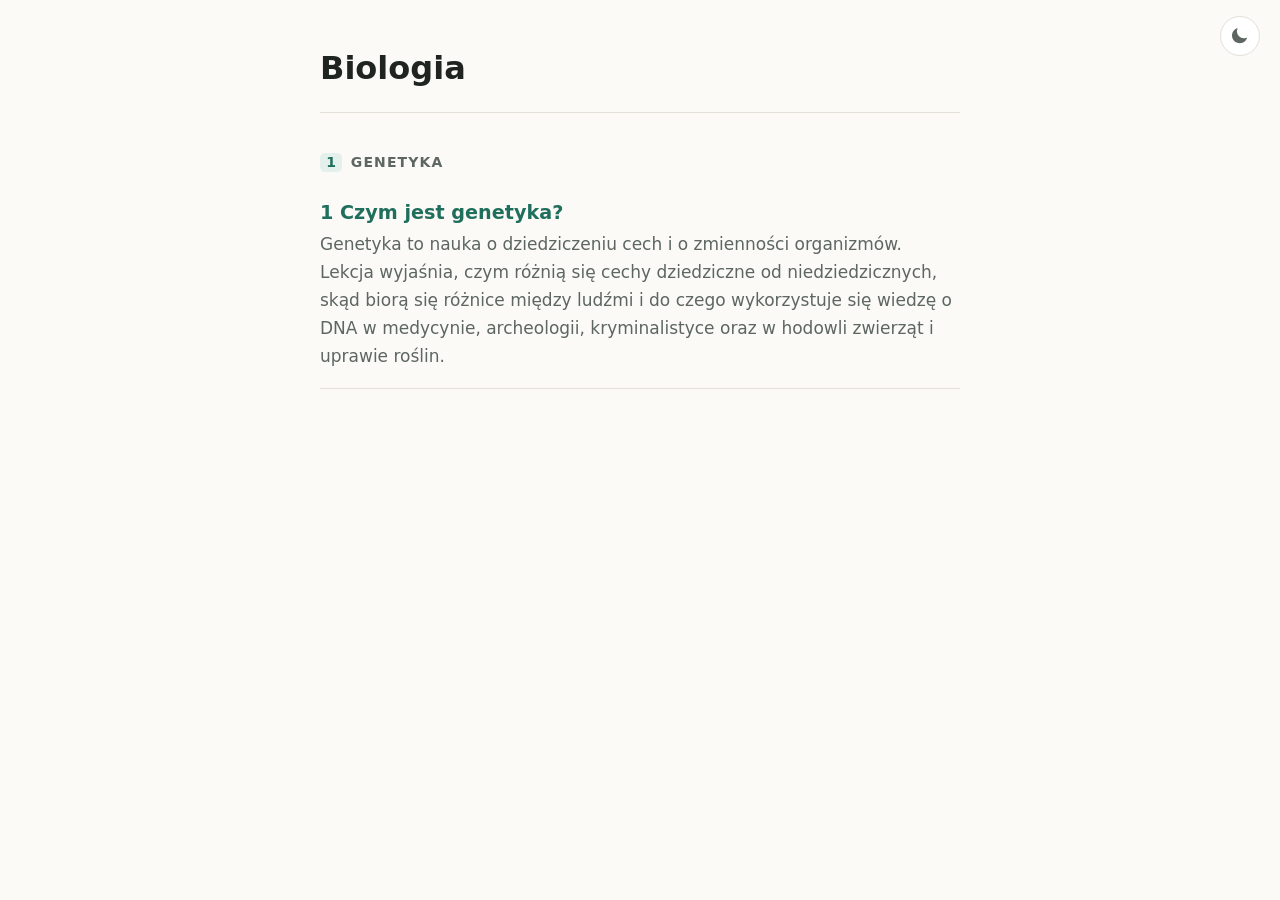
==== index.html @ 7e94cc28 "Add the Biologia study site" ====
<!doctype html>
<html lang="pl">
<head>
<meta charset="utf-8">
<meta name="viewport" content="width=device-width, initial-scale=1">
<title>Biologia</title>
<link rel="stylesheet" href="style.css">
<script src="theme.js"></script>
</head>
<body>
<button type="button" class="theme-toggle" aria-pressed="false" aria-label="Przełącz tryb jasny i ciemny" title="Przełącz tryb jasny i ciemny"><svg class="moon" viewBox="0 0 24 24" fill="currentColor" aria-hidden="true"><path d="M20.5 14.6A8.5 8.5 0 0 1 9.4 3.5a.6.6 0 0 0-.8-.7 9.7 9.7 0 1 0 12.6 12.6.6.6 0 0 0-.7-.8z"/></svg><svg class="sun" viewBox="0 0 24 24" fill="none" stroke="currentColor" stroke-width="2" stroke-linecap="round" aria-hidden="true"><circle cx="12" cy="12" r="4" fill="currentColor"/><path d="M12 2.5v2M12 19.5v2M2.5 12h2M19.5 12h2M5.3 5.3l1.4 1.4M17.3 17.3l1.4 1.4M5.3 18.7l1.4-1.4M17.3 6.7l1.4-1.4"/></svg></button>
<header class="book">
<h1>Biologia</h1>
</header>
<main>
<section class="part">
<h2><span class="part-number">1</span>Genetyka</h2>
<ol class="chapters">
<li>
<h3><a href="chapters/01/index.html">1 Czym jest genetyka?</a></h3>
<p>Genetyka to nauka o dziedziczeniu cech i o zmienności organizmów. Lekcja wyjaśnia, czym różnią się cechy dziedziczne od niedziedzicznych, skąd biorą się różnice między ludźmi i do czego wykorzystuje się wiedzę o DNA w medycynie, archeologii, kryminalistyce oraz w hodowli zwierząt i uprawie roślin.</p>
</li>
</ol>
</section>
</main>
</body>
</html>
---- style.css ----
:root {
  color-scheme: light;
  --bg: #fbfaf7;
  --surface: #ffffff;
  --text: #1f2421;
  --muted: #5d6661;
  --line: #e3e0d8;
  --accent: #1f6f5c;
  --accent-text: #ffffff;
  --accent-soft: #e4f0ec;
  --good: #1d7a46;
  --good-soft: #e6f4ea;
  --bad: #b3372e;
  --bad-soft: #fbe9e7;
}

/* Dark colours: when the device asks for them and the reader has not chosen
   light, or when the reader has chosen dark. Keep the two blocks the same. */
@media (prefers-color-scheme: dark) {
  :root:not([data-theme="light"]) {
    color-scheme: dark;
    --bg: #151816;
    --surface: #1d211f;
    --text: #e8ebe8;
    --muted: #9da7a1;
    --line: #2e3531;
    --accent: #6cc3ab;
    --accent-text: #10201b;
    --accent-soft: #1f302b;
    --good: #6fcf97;
    --good-soft: #1b3024;
    --bad: #f0958c;
    --bad-soft: #3a211f;
  }

  :root:not([data-theme="light"]) .theme-toggle .moon {
    display: none;
  }

  :root:not([data-theme="light"]) .theme-toggle .sun {
    display: block;
  }
}

:root[data-theme="dark"] {
  color-scheme: dark;
  --bg: #151816;
  --surface: #1d211f;
  --text: #e8ebe8;
  --muted: #9da7a1;
  --line: #2e3531;
  --accent: #6cc3ab;
  --accent-text: #10201b;
  --accent-soft: #1f302b;
  --good: #6fcf97;
  --good-soft: #1b3024;
  --bad: #f0958c;
  --bad-soft: #3a211f;
}

:root[data-theme="dark"] .theme-toggle .moon {
  display: none;
}

:root[data-theme="dark"] .theme-toggle .sun {
  display: block;
}

* {
  box-sizing: border-box;
}

html {
  -webkit-text-size-adjust: 100%;
}

body {
  margin: 0;
  padding: 0 1.25rem 4rem;
  background: var(--bg);
  color: var(--text);
  font-family: system-ui, -apple-system, "Segoe UI", Roboto, sans-serif;
  font-size: 1.0625rem;
  line-height: 1.65;
}

body > header,
body > nav,
body > main {
  max-width: 40rem;
  margin: 0 auto;
}

a {
  color: var(--accent);
}

/* Light/dark switch, top right of every page. Shows the mode it switches to. */
.theme-toggle {
  position: absolute;
  top: 1rem;
  right: 1.25rem;
  display: flex;
  align-items: center;
  justify-content: center;
  width: 2.5rem;
  height: 2.5rem;
  padding: 0;
  border: 1px solid var(--line);
  border-radius: 50%;
  background: var(--surface);
  color: var(--muted);
  cursor: pointer;
}

.theme-toggle:hover {
  color: var(--text);
}

.theme-toggle:focus-visible {
  outline: 3px solid var(--accent-soft);
  outline-offset: 2px;
}

.theme-toggle svg {
  width: 1.2rem;
  height: 1.2rem;
}

.theme-toggle .sun {
  display: none;
}

h1,
h2,
h3 {
  line-height: 1.25;
  text-wrap: balance;
}

/* Home page */

header.book {
  padding: 3rem 0 1.5rem;
  border-bottom: 1px solid var(--line);
}

header.book h1 {
  margin: 0;
  font-size: 2rem;
}

.part {
  margin-top: 2.5rem;
}

.part > h2 {
  margin: 0 0 0.75rem;
  font-size: 0.875rem;
  font-weight: 600;
  letter-spacing: 0.08em;
  text-transform: uppercase;
  color: var(--muted);
}

.part-number {
  display: inline-block;
  min-width: 1.6em;
  margin-right: 0.6em;
  padding: 0.05em 0.45em;
  border-radius: 0.35em;
  background: var(--accent-soft);
  color: var(--accent);
  text-align: center;
  letter-spacing: 0;
}

ol.chapters {
  margin: 0;
  padding: 0;
  list-style: none;
}

ol.chapters > li {
  padding: 1.1rem 0;
  border-bottom: 1px solid var(--line);
}

ol.chapters h3 {
  margin: 0 0 0.3rem;
  font-size: 1.2rem;
}

ol.chapters h3 a {
  text-decoration: none;
}

ol.chapters h3 a:hover,
ol.chapters h3 a:focus-visible {
  text-decoration: underline;
}

ol.chapters p {
  margin: 0;
  color: var(--muted);
}

.empty {
  margin-top: 2rem;
  color: var(--muted);
}

/* Chapter page */

nav {
  /* Leave room for the light/dark switch. */
  padding: 1.5rem 3.5rem 0 0;
  font-size: 0.95rem;
}

nav a {
  text-decoration: none;
}

nav a:hover,
nav a:focus-visible {
  text-decoration: underline;
}

header.chapter {
  padding: 1.5rem 0 0.5rem;
}

header.chapter h1 {
  margin: 0;
  font-size: 1.85rem;
}

.part-name {
  margin: 0 0 0.6rem;
  font-size: 0.875rem;
  font-weight: 600;
  letter-spacing: 0.08em;
  text-transform: uppercase;
  color: var(--muted);
}

.players {
  display: grid;
  gap: 0.75rem;
  margin: 1.5rem 0 2rem;
}

.player {
  display: grid;
  grid-template-columns: 1fr auto;
  align-items: center;
  gap: 0.6rem 0.9rem;
  padding: 0.75rem;
  border: 1px solid var(--line);
  border-radius: 0.9rem;
  background: var(--surface);
}

.player button {
  grid-column: 1 / -1;
  display: flex;
  align-items: center;
  justify-content: center;
  gap: 0.7rem;
  min-height: 3rem;
  padding: 0.6rem 1.1rem;
  border: 0;
  border-radius: 0.6rem;
  background: var(--accent);
  color: var(--accent-text);
  font: inherit;
  font-weight: 600;
  cursor: pointer;
}

.player button:focus-visible {
  outline: 3px solid var(--accent-soft);
  outline-offset: 2px;
}

/* Play triangle; becomes two bars while playing. */
.player .icon {
  width: 0;
  height: 0;
  border-style: solid;
  border-width: 0.5rem 0 0.5rem 0.8rem;
  border-color: transparent transparent transparent currentColor;
}

.player.playing .icon {
  width: 0.8rem;
  height: 1rem;
  border-width: 0 0.27rem;
  border-color: currentColor;
}

.player input[type="range"] {
  width: 100%;
  min-width: 0;
  accent-color: var(--accent);
}

.player .time {
  min-width: 5.5em;
  font-size: 0.875rem;
  font-variant-numeric: tabular-nums;
  text-align: right;
  color: var(--muted);
}

/* The seek bar and time only matter once a recording has been started. */
.player:not(.started) input[type="range"],
.player:not(.started) .time {
  display: none;
}

.summary {
  padding-top: 1.5rem;
  border-top: 1px solid var(--line);
}

.section-label {
  margin: 0 0 1rem;
  font-size: 0.875rem;
  font-weight: 600;
  letter-spacing: 0.08em;
  text-transform: uppercase;
  color: var(--muted);
}

/* The summary's player: a small round button beside the heading. */
.player.compact {
  display: flex;
  flex-wrap: wrap;
  align-items: center;
  gap: 0.5rem 0.75rem;
  margin: 0 0 1rem;
  padding: 0;
  border: 0;
  border-radius: 0;
  background: none;
}

.player.compact .section-label {
  margin: 0;
}

.player.compact button {
  flex: none;
  width: 2rem;
  height: 2rem;
  min-height: 0;
  padding: 0;
  border-radius: 50%;
}

.player.compact .icon {
  border-width: 0.36rem 0 0.36rem 0.58rem;
  /* A triangle looks centred when nudged towards its point. */
  margin-left: 0.12rem;
}

.player.compact.playing .icon {
  width: 0.62rem;
  height: 0.72rem;
  margin-left: 0;
  border-width: 0 0.2rem;
}

.player.compact .time {
  min-width: 0;
  text-align: left;
}

.player.compact input[type="range"] {
  flex: 1 0 100%;
}

/* The word being read aloud. */
.w.now {
  border-radius: 0.2em;
  background: var(--accent-soft);
  box-shadow: 0 0 0 0.15em var(--accent-soft);
  color: var(--accent);
}

.summary p {
  margin: 0 0 1.1rem;
}

.summary h2:not(.section-label) {
  margin: 2.5rem 0 1rem;
  font-size: 1.3rem;
}

.summary ul {
  margin: 0;
  padding: 0;
  list-style: none;
}

.summary li {
  padding: 0.7rem 0;
  border-top: 1px solid var(--line);
}

.summary strong {
  font-weight: 650;
}

/* Link to the quiz, under the podcast button. */
.quiz-link {
  display: flex;
  align-items: center;
  justify-content: center;
  gap: 0.6rem;
  min-height: 3rem;
  padding: 0.6rem 1.1rem;
  border: 1px solid var(--accent);
  border-radius: 0.9rem;
  color: var(--accent);
  font-weight: 600;
  text-decoration: none;
}

.quiz-link:hover,
.quiz-link:focus-visible {
  background: var(--accent-soft);
}

.quiz-link svg {
  width: 1.25rem;
  height: 1.25rem;
}

/* Quiz page */

.quiz-label {
  margin: 0 0 0.6rem;
  font-size: 0.875rem;
  font-weight: 600;
  letter-spacing: 0.08em;
  text-transform: uppercase;
  color: var(--muted);
}

#quiz {
  margin-top: 1.5rem;
  padding-top: 1.5rem;
  border-top: 1px solid var(--line);
}

.quiz-progress {
  margin: 0 0 0.5rem;
  font-size: 0.875rem;
  font-variant-numeric: tabular-nums;
  color: var(--muted);
}

.quiz-question {
  margin: 0 0 1rem;
  font-size: 1.3rem;
}

.quiz-question:focus,
.quiz-result:focus,
.quiz-score:focus {
  outline: none;
}

.quiz-hint {
  margin: -0.4rem 0 1rem;
  color: var(--muted);
}

.quiz-answers {
  display: grid;
  gap: 0.6rem;
}

.quiz-answer {
  display: flex;
  align-items: flex-start;
  gap: 0.75rem;
  padding: 0.85rem 1rem;
  border: 1px solid var(--line);
  border-radius: 0.75rem;
  background: var(--surface);
  cursor: pointer;
}

.quiz-answer input {
  flex: none;
  width: 1.15rem;
  height: 1.15rem;
  margin: 0.25rem 0 0;
  accent-color: var(--accent);
}

.quiz-answer:has(input:checked) {
  border-color: var(--accent);
}

.quiz-answer:has(input:focus-visible) {
  outline: 3px solid var(--accent-soft);
  outline-offset: 2px;
}

.quiz-answer:has(input:disabled) {
  cursor: default;
}

/* After checking: the right answers, and a wrong one that was picked.
   Each has a mark as well as a colour. */
.quiz-answer.correct {
  border-color: var(--good);
  background: var(--good-soft);
}

.quiz-answer.wrong {
  border-color: var(--bad);
  background: var(--bad-soft);
}

.quiz-answer.correct::after,
.quiz-answer.wrong::after {
  margin-left: auto;
  font-weight: 700;
}

.quiz-answer.correct::after {
  content: "✓";
  color: var(--good);
}

.quiz-answer.wrong::after {
  content: "✗";
  color: var(--bad);
}

.quiz-button {
  justify-self: start;
  min-height: 3rem;
  margin-top: 0.6rem;
  padding: 0.6rem 1.4rem;
  border: 0;
  border-radius: 0.6rem;
  background: var(--accent);
  color: var(--accent-text);
  font: inherit;
  font-weight: 600;
  cursor: pointer;
}

.quiz-button:disabled {
  opacity: 0.45;
  cursor: default;
}

.quiz-button:focus-visible {
  outline: 3px solid var(--accent-soft);
  outline-offset: 2px;
}

.quiz-result {
  margin-top: 1.25rem;
  padding: 1rem 1.1rem;
  border-left: 4px solid var(--good);
  border-radius: 0.5rem;
  background: var(--good-soft);
}

.quiz-result.missed {
  border-left-color: var(--bad);
  background: var(--bad-soft);
}

.quiz-verdict {
  margin: 0 0 0.35rem;
  font-weight: 700;
}

.quiz-explanation {
  margin: 0;
}

.quiz-score {
  padding: 1.5rem 0 0.5rem;
  text-align: center;
}

.quiz-score-label {
  margin: 0;
  color: var(--muted);
}

.quiz-score-number {
  margin: 0.2rem 0 0;
  font-size: 2.6rem;
  font-weight: 700;
  font-variant-numeric: tabular-nums;
}

.quiz-score ~ .quiz-button {
  display: block;
  margin: 1rem auto 0;
}

.quiz-back {
  display: block;
  margin-top: 1.25rem;
  text-align: center;
}
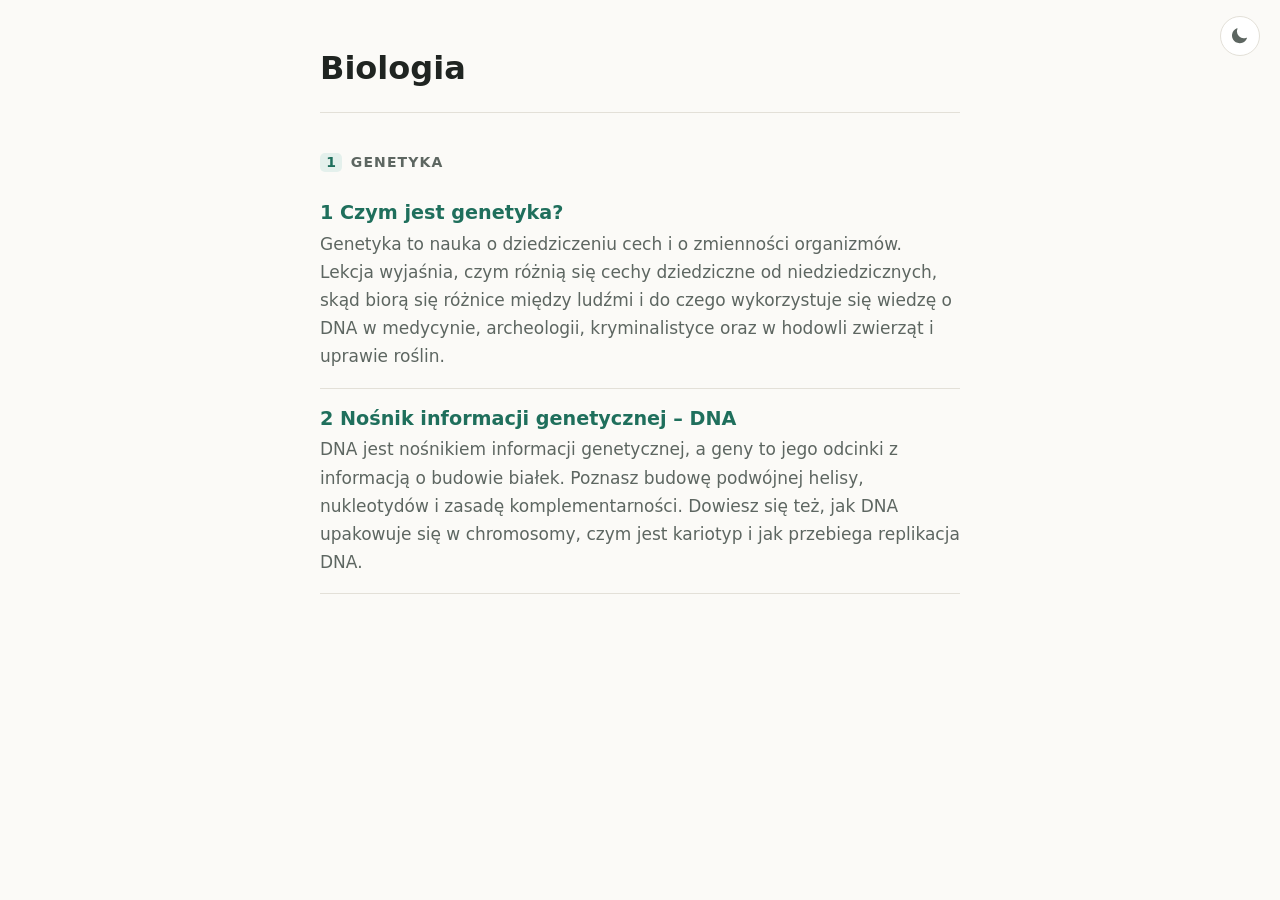
==== commit d3cbc7ab: "Add chapter 2 to the Biologia study site" ====
--- a/index.html
+++ b/index.html
@@ -20,6 +20,10 @@
 <h3><a href="chapters/01/index.html">1 Czym jest genetyka?</a></h3>
 <p>Genetyka to nauka o dziedziczeniu cech i o zmienności organizmów. Lekcja wyjaśnia, czym różnią się cechy dziedziczne od niedziedzicznych, skąd biorą się różnice między ludźmi i do czego wykorzystuje się wiedzę o DNA w medycynie, archeologii, kryminalistyce oraz w hodowli zwierząt i uprawie roślin.</p>
 </li>
+<li>
+<h3><a href="chapters/02/index.html">2 Nośnik informacji genetycznej – DNA</a></h3>
+<p>DNA jest nośnikiem informacji genetycznej, a geny to jego odcinki z informacją o budowie białek. Poznasz budowę podwójnej helisy, nukleotydów i zasadę komplementarności. Dowiesz się też, jak DNA upakowuje się w chromosomy, czym jest kariotyp i jak przebiega replikacja DNA.</p>
+</li>
 </ol>
 </section>
 </main>
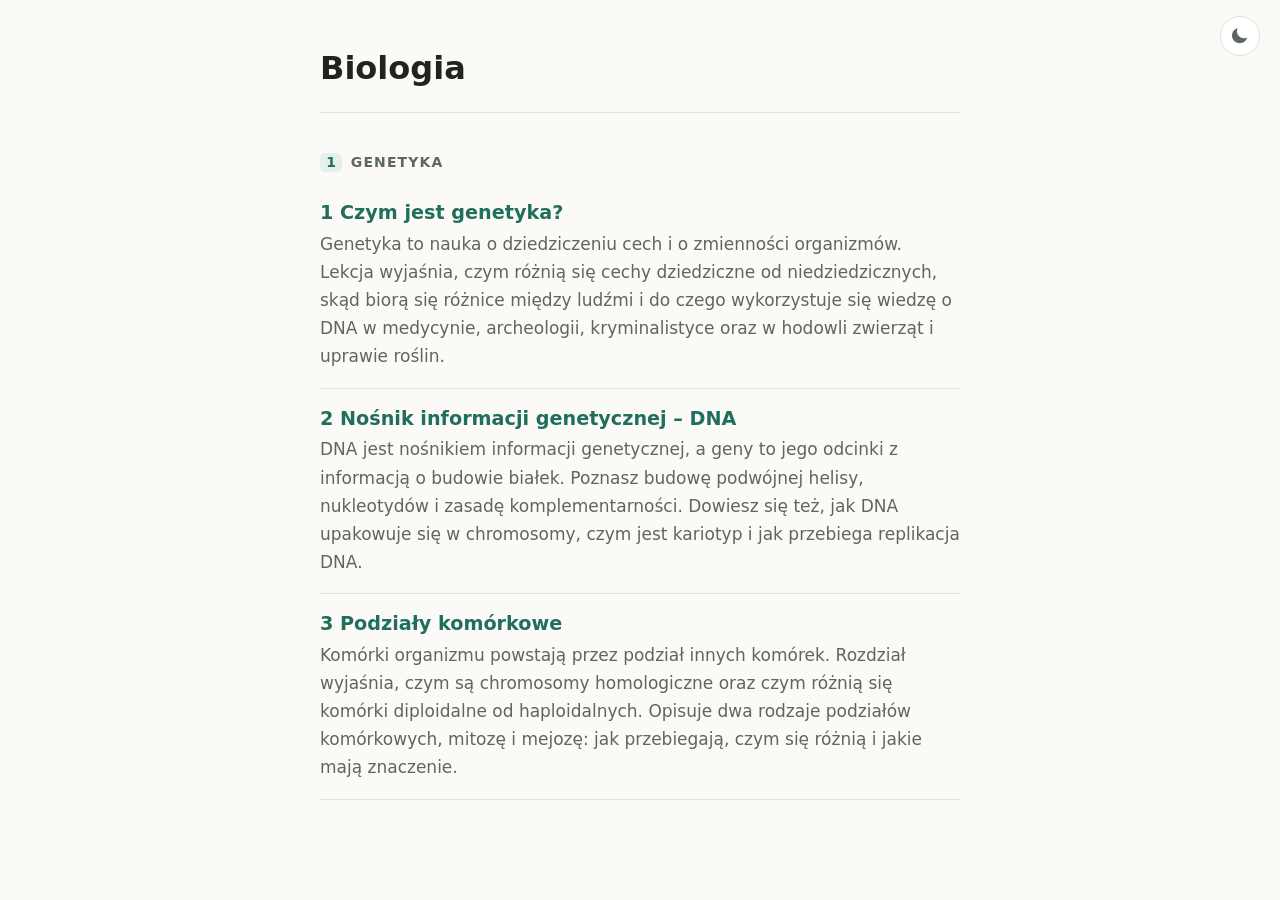
==== commit 8069498f: "Add chapter 3 to the Biologia study site" ====
--- a/index.html
+++ b/index.html
@@ -24,6 +24,10 @@
 <h3><a href="chapters/02/index.html">2 Nośnik informacji genetycznej – DNA</a></h3>
 <p>DNA jest nośnikiem informacji genetycznej, a geny to jego odcinki z informacją o budowie białek. Poznasz budowę podwójnej helisy, nukleotydów i zasadę komplementarności. Dowiesz się też, jak DNA upakowuje się w chromosomy, czym jest kariotyp i jak przebiega replikacja DNA.</p>
 </li>
+<li>
+<h3><a href="chapters/03/index.html">3 Podziały komórkowe</a></h3>
+<p>Komórki organizmu powstają przez podział innych komórek. Rozdział wyjaśnia, czym są chromosomy homologiczne oraz czym różnią się komórki diploidalne od haploidalnych. Opisuje dwa rodzaje podziałów komórkowych, mitozę i mejozę: jak przebiegają, czym się różnią i jakie mają znaczenie.</p>
+</li>
 </ol>
 </section>
 </main>
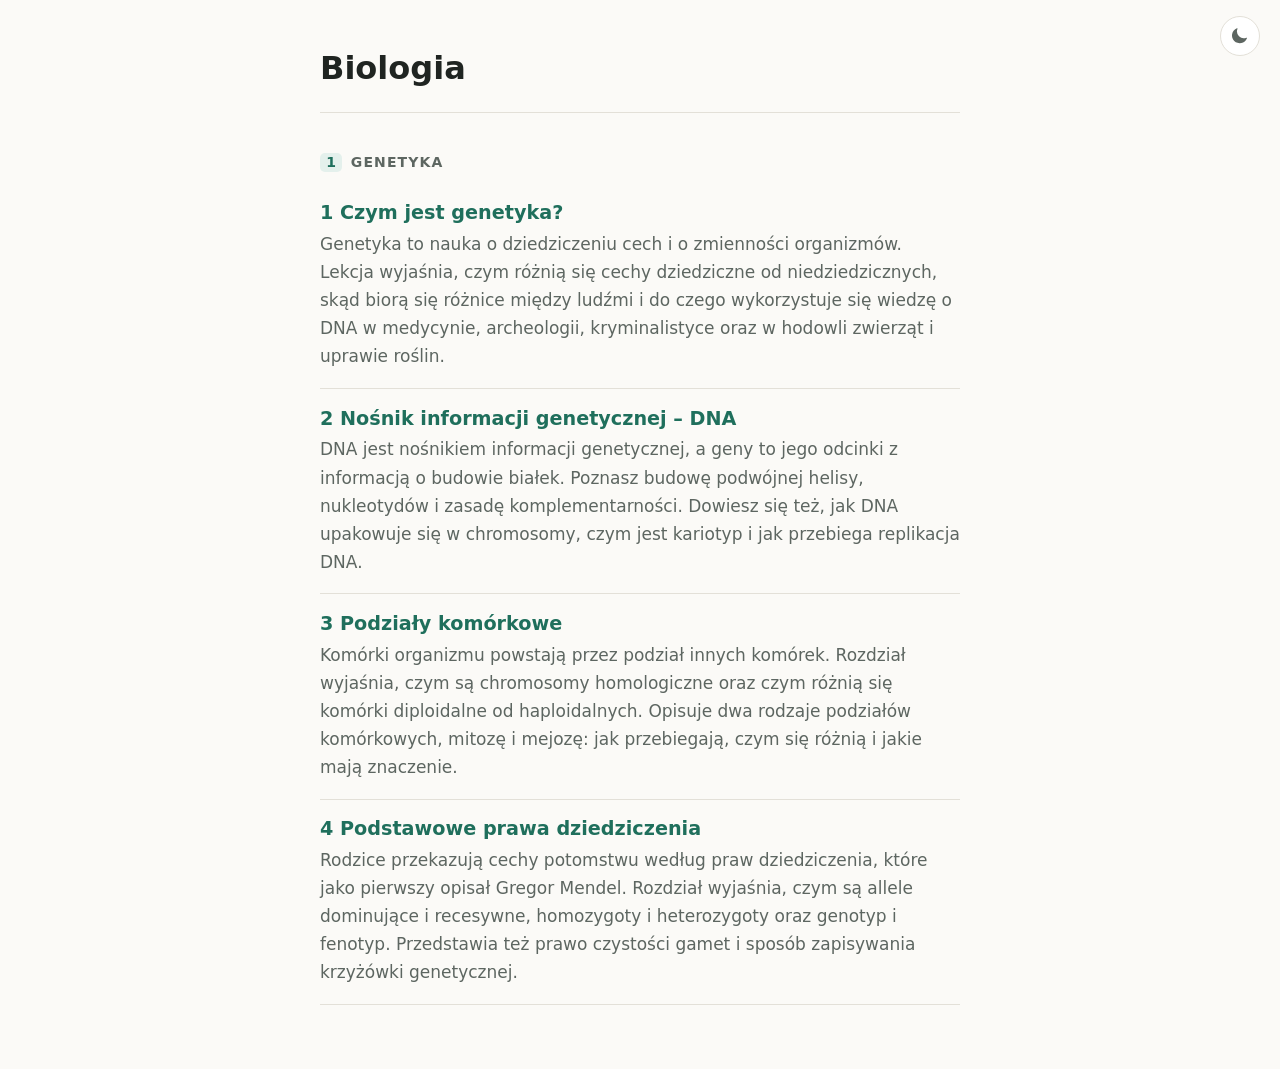
==== commit e4c3bdf4: "Add chapter 4 to the Biologia study site" ====
--- a/index.html
+++ b/index.html
@@ -28,6 +28,10 @@
 <h3><a href="chapters/03/index.html">3 Podziały komórkowe</a></h3>
 <p>Komórki organizmu powstają przez podział innych komórek. Rozdział wyjaśnia, czym są chromosomy homologiczne oraz czym różnią się komórki diploidalne od haploidalnych. Opisuje dwa rodzaje podziałów komórkowych, mitozę i mejozę: jak przebiegają, czym się różnią i jakie mają znaczenie.</p>
 </li>
+<li>
+<h3><a href="chapters/04/index.html">4 Podstawowe prawa dziedziczenia</a></h3>
+<p>Rodzice przekazują cechy potomstwu według praw dziedziczenia, które jako pierwszy opisał Gregor Mendel. Rozdział wyjaśnia, czym są allele dominujące i recesywne, homozygoty i heterozygoty oraz genotyp i fenotyp. Przedstawia też prawo czystości gamet i sposób zapisywania krzyżówki genetycznej.</p>
+</li>
 </ol>
 </section>
 </main>
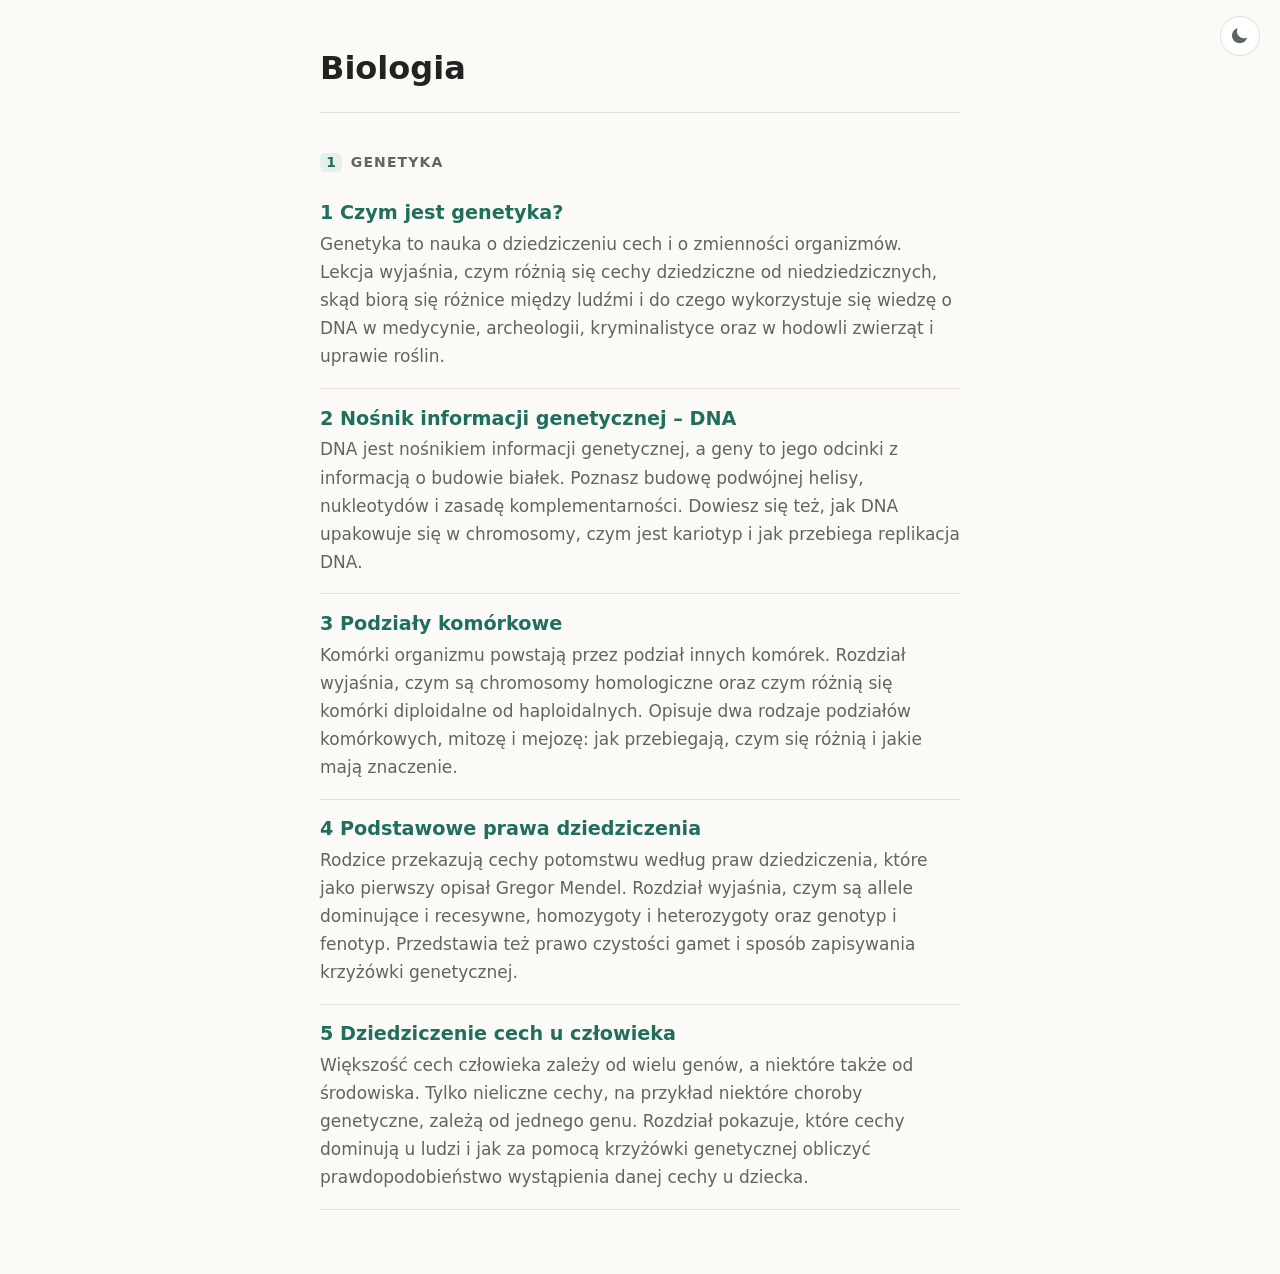
==== commit 62a4d7ca: "Add chapter 5 to the Biologia study site" ====
--- a/index.html
+++ b/index.html
@@ -32,6 +32,10 @@
 <h3><a href="chapters/04/index.html">4 Podstawowe prawa dziedziczenia</a></h3>
 <p>Rodzice przekazują cechy potomstwu według praw dziedziczenia, które jako pierwszy opisał Gregor Mendel. Rozdział wyjaśnia, czym są allele dominujące i recesywne, homozygoty i heterozygoty oraz genotyp i fenotyp. Przedstawia też prawo czystości gamet i sposób zapisywania krzyżówki genetycznej.</p>
 </li>
+<li>
+<h3><a href="chapters/05/index.html">5 Dziedziczenie cech u człowieka</a></h3>
+<p>Większość cech człowieka zależy od wielu genów, a niektóre także od środowiska. Tylko nieliczne cechy, na przykład niektóre choroby genetyczne, zależą od jednego genu. Rozdział pokazuje, które cechy dominują u ludzi i jak za pomocą krzyżówki genetycznej obliczyć prawdopodobieństwo wystąpienia danej cechy u dziecka.</p>
+</li>
 </ol>
 </section>
 </main>
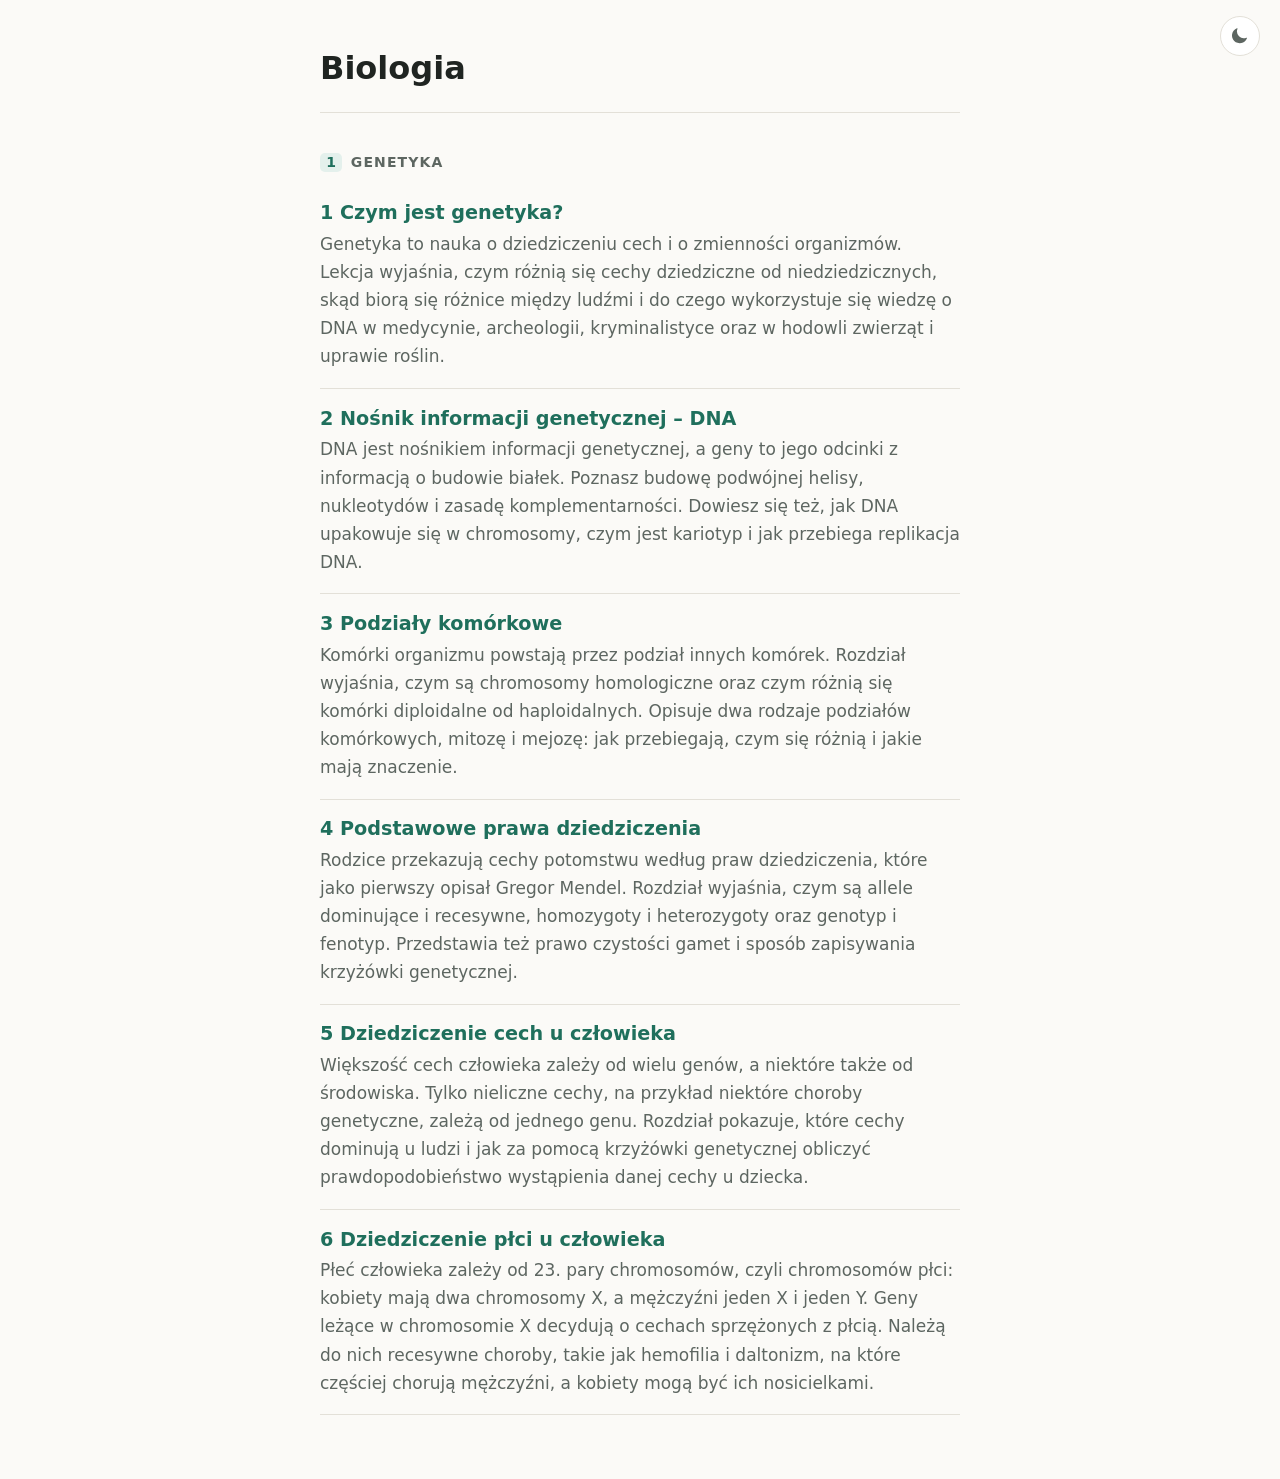
==== commit 4211d656: "Add chapter 6 to the Biologia study site" ====
--- a/index.html
+++ b/index.html
@@ -36,6 +36,10 @@
 <h3><a href="chapters/05/index.html">5 Dziedziczenie cech u człowieka</a></h3>
 <p>Większość cech człowieka zależy od wielu genów, a niektóre także od środowiska. Tylko nieliczne cechy, na przykład niektóre choroby genetyczne, zależą od jednego genu. Rozdział pokazuje, które cechy dominują u ludzi i jak za pomocą krzyżówki genetycznej obliczyć prawdopodobieństwo wystąpienia danej cechy u dziecka.</p>
 </li>
+<li>
+<h3><a href="chapters/06/index.html">6 Dziedziczenie płci u człowieka</a></h3>
+<p>Płeć człowieka zależy od 23. pary chromosomów, czyli chromosomów płci: kobiety mają dwa chromosomy X, a mężczyźni jeden X i jeden Y. Geny leżące w chromosomie X decydują o cechach sprzężonych z płcią. Należą do nich recesywne choroby, takie jak hemofilia i daltonizm, na które częściej chorują mężczyźni, a kobiety mogą być ich nosicielkami.</p>
+</li>
 </ol>
 </section>
 </main>
